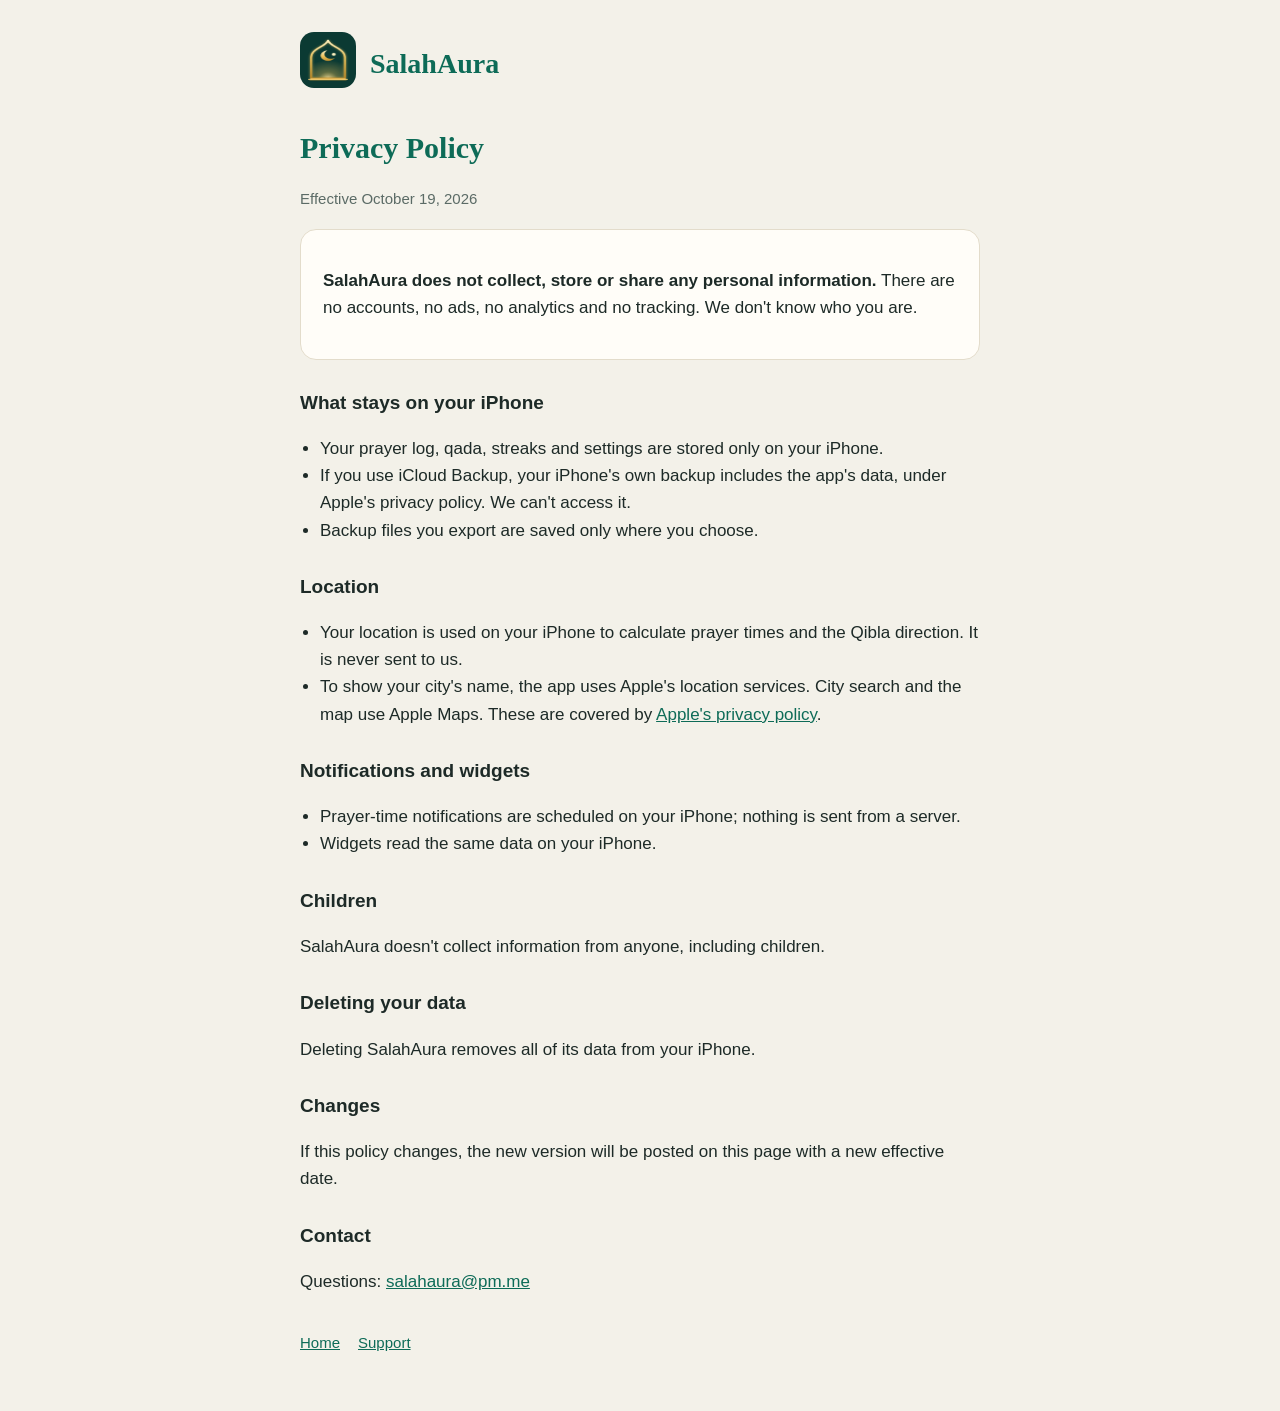
==== privacy.html @ 528d31aa "SalahAura website: home, support and privacy pages" ====
<!doctype html>
<html lang="en">
<head>
<meta charset="utf-8"><meta name="viewport" content="width=device-width, initial-scale=1">
<title>SalahAura Privacy Policy</title>
<link rel="stylesheet" href="style.css"><link rel="icon" href="logo.png">
</head>
<body><main>
<header><a href="index.html"><img src="logo.png" alt=""></a><a href="index.html" class="brand">SalahAura</a></header>
<h1>Privacy Policy</h1>
<p class="muted">Effective October 19, 2026</p>

<div class="card">
<p><strong>SalahAura does not collect, store or share any personal information.</strong> There are no accounts, no ads, no analytics and no tracking. We don't know who you are.</p>
</div>

<h2>What stays on your iPhone</h2>
<ul>
<li>Your prayer log, qada, streaks and settings are stored only on your iPhone.</li>
<li>If you use iCloud Backup, your iPhone's own backup includes the app's data, under Apple's privacy policy. We can't access it.</li>
<li>Backup files you export are saved only where you choose.</li>
</ul>

<h2>Location</h2>
<ul>
<li>Your location is used on your iPhone to calculate prayer times and the Qibla direction. It is never sent to us.</li>
<li>To show your city's name, the app uses Apple's location services. City search and the map use Apple Maps. These are covered by <a href="https://www.apple.com/legal/privacy/">Apple's privacy policy</a>.</li>
</ul>

<h2>Notifications and widgets</h2>
<ul>
<li>Prayer-time notifications are scheduled on your iPhone; nothing is sent from a server.</li>
<li>Widgets read the same data on your iPhone.</li>
</ul>

<h2>Children</h2>
<p>SalahAura doesn't collect information from anyone, including children.</p>

<h2>Deleting your data</h2>
<p>Deleting SalahAura removes all of its data from your iPhone.</p>

<h2>Changes</h2>
<p>If this policy changes, the new version will be posted on this page with a new effective date.</p>

<h2>Contact</h2>
<p>Questions: <a href="mailto:salahaura@pm.me">salahaura@pm.me</a></p>

<nav><a href="index.html">Home</a><a href="support.html">Support</a></nav>
</main></body>
</html>
---- style.css ----
:root { --bg:#f3f1e9; --card:#fffdf8; --text:#1d2a27; --muted:#5b6b66; --accent:#0d6b57; --gold:#c9a24a; --line:#e3dccb; }
@media (prefers-color-scheme: dark) { :root { --bg:#06191a; --card:#0f2e2a; --text:#eef3f1; --muted:#a9bbb6; --accent:#e9bf59; --gold:#e9bf59; --line:#1f4a43; } }
* { box-sizing: border-box; }
body { margin:0; background:var(--bg); color:var(--text); font:17px/1.6 -apple-system, BlinkMacSystemFont, "Segoe UI", Roboto, sans-serif; }
main { max-width:720px; margin:0 auto; padding:32px 20px 56px; }
header { display:flex; align-items:center; gap:14px; margin-bottom:28px; }
header img { width:56px; height:56px; border-radius:14px; background:#0b3a33; padding:6px; }
header a { color:inherit; text-decoration:none; }
.brand { font-family:"New York", Georgia, serif; font-size:28px; font-weight:700; color:var(--accent); }
.tagline { color:var(--muted); font-style:italic; margin-top:-2px; }
h1 { font-family:"New York", Georgia, serif; color:var(--accent); font-size:30px; margin:0 0 6px; }
h2 { font-size:19px; margin:28px 0 8px; }
.card { background:var(--card); border:1px solid var(--line); border-radius:16px; padding:20px 22px; margin:18px 0; }
.muted { color:var(--muted); font-size:15px; }
a { color:var(--accent); }
ul { padding-left:20px; }
nav { margin-top:36px; display:flex; gap:18px; flex-wrap:wrap; font-size:15px; }
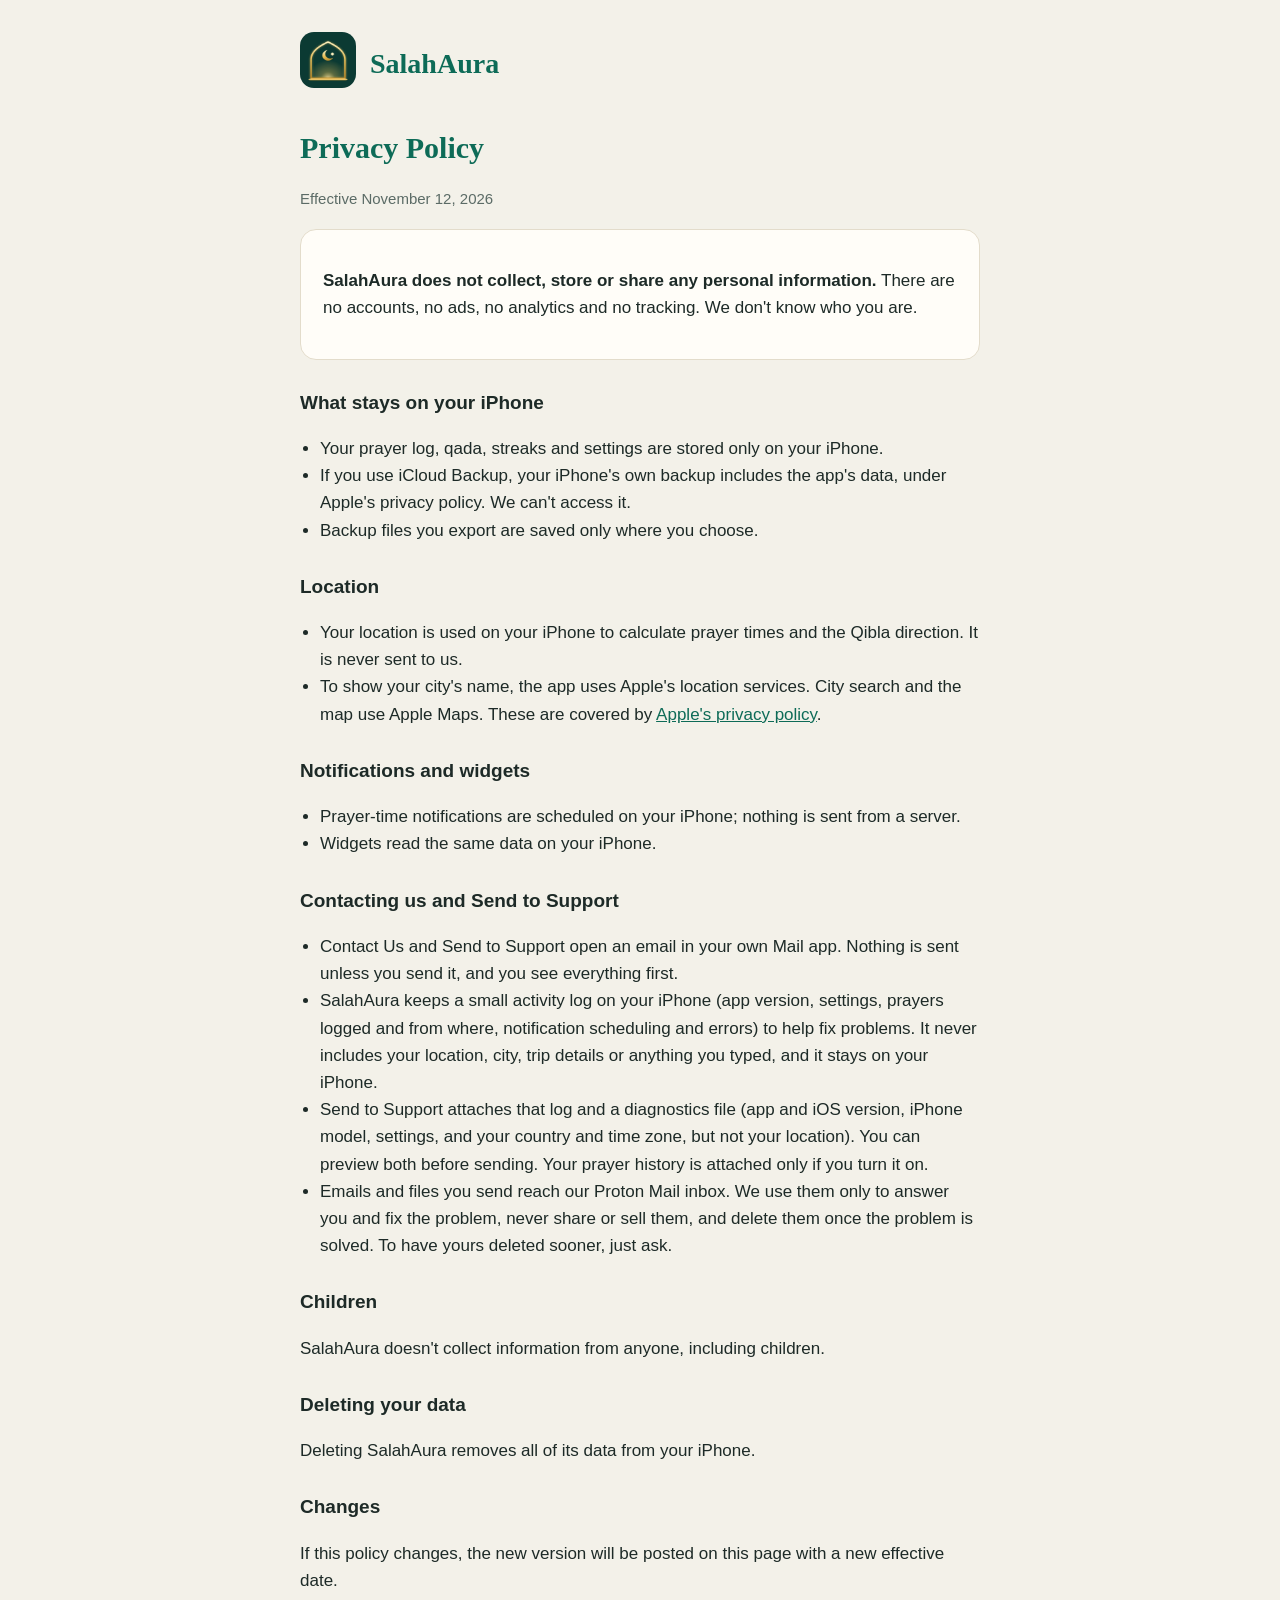
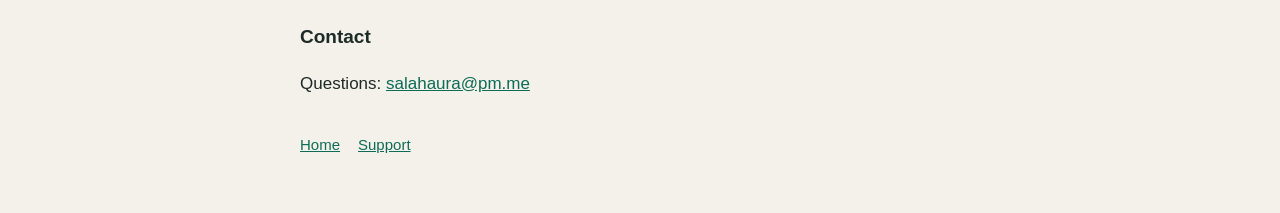
==== commit 62ca3c06: "Privacy policy: Contact Us, Send to Support and support emails" ====
--- a/privacy.html
+++ b/privacy.html
@@ -8,7 +8,7 @@
 <body><main>
 <header><a href="index.html"><img src="logo.png" alt=""></a><a href="index.html" class="brand">SalahAura</a></header>
 <h1>Privacy Policy</h1>
-<p class="muted">Effective October 19, 2026</p>
+<p class="muted">Effective November 12, 2026</p>
 
 <div class="card">
 <p><strong>SalahAura does not collect, store or share any personal information.</strong> There are no accounts, no ads, no analytics and no tracking. We don't know who you are.</p>
@@ -33,6 +33,14 @@
 <li>Widgets read the same data on your iPhone.</li>
 </ul>
 
+<h2>Contacting us and Send to Support</h2>
+<ul>
+<li>Contact Us and Send to Support open an email in your own Mail app. Nothing is sent unless you send it, and you see everything first.</li>
+<li>SalahAura keeps a small activity log on your iPhone (app version, settings, prayers logged and from where, notification scheduling and errors) to help fix problems. It never includes your location, city, trip details or anything you typed, and it stays on your iPhone.</li>
+<li>Send to Support attaches that log and a diagnostics file (app and iOS version, iPhone model, settings, and your country and time zone, but not your location). You can preview both before sending. Your prayer history is attached only if you turn it on.</li>
+<li>Emails and files you send reach our Proton Mail inbox. We use them only to answer you and fix the problem, never share or sell them, and delete them once the problem is solved. To have yours deleted sooner, just ask.</li>
+</ul>
+
 <h2>Children</h2>
 <p>SalahAura doesn't collect information from anyone, including children.</p>
 
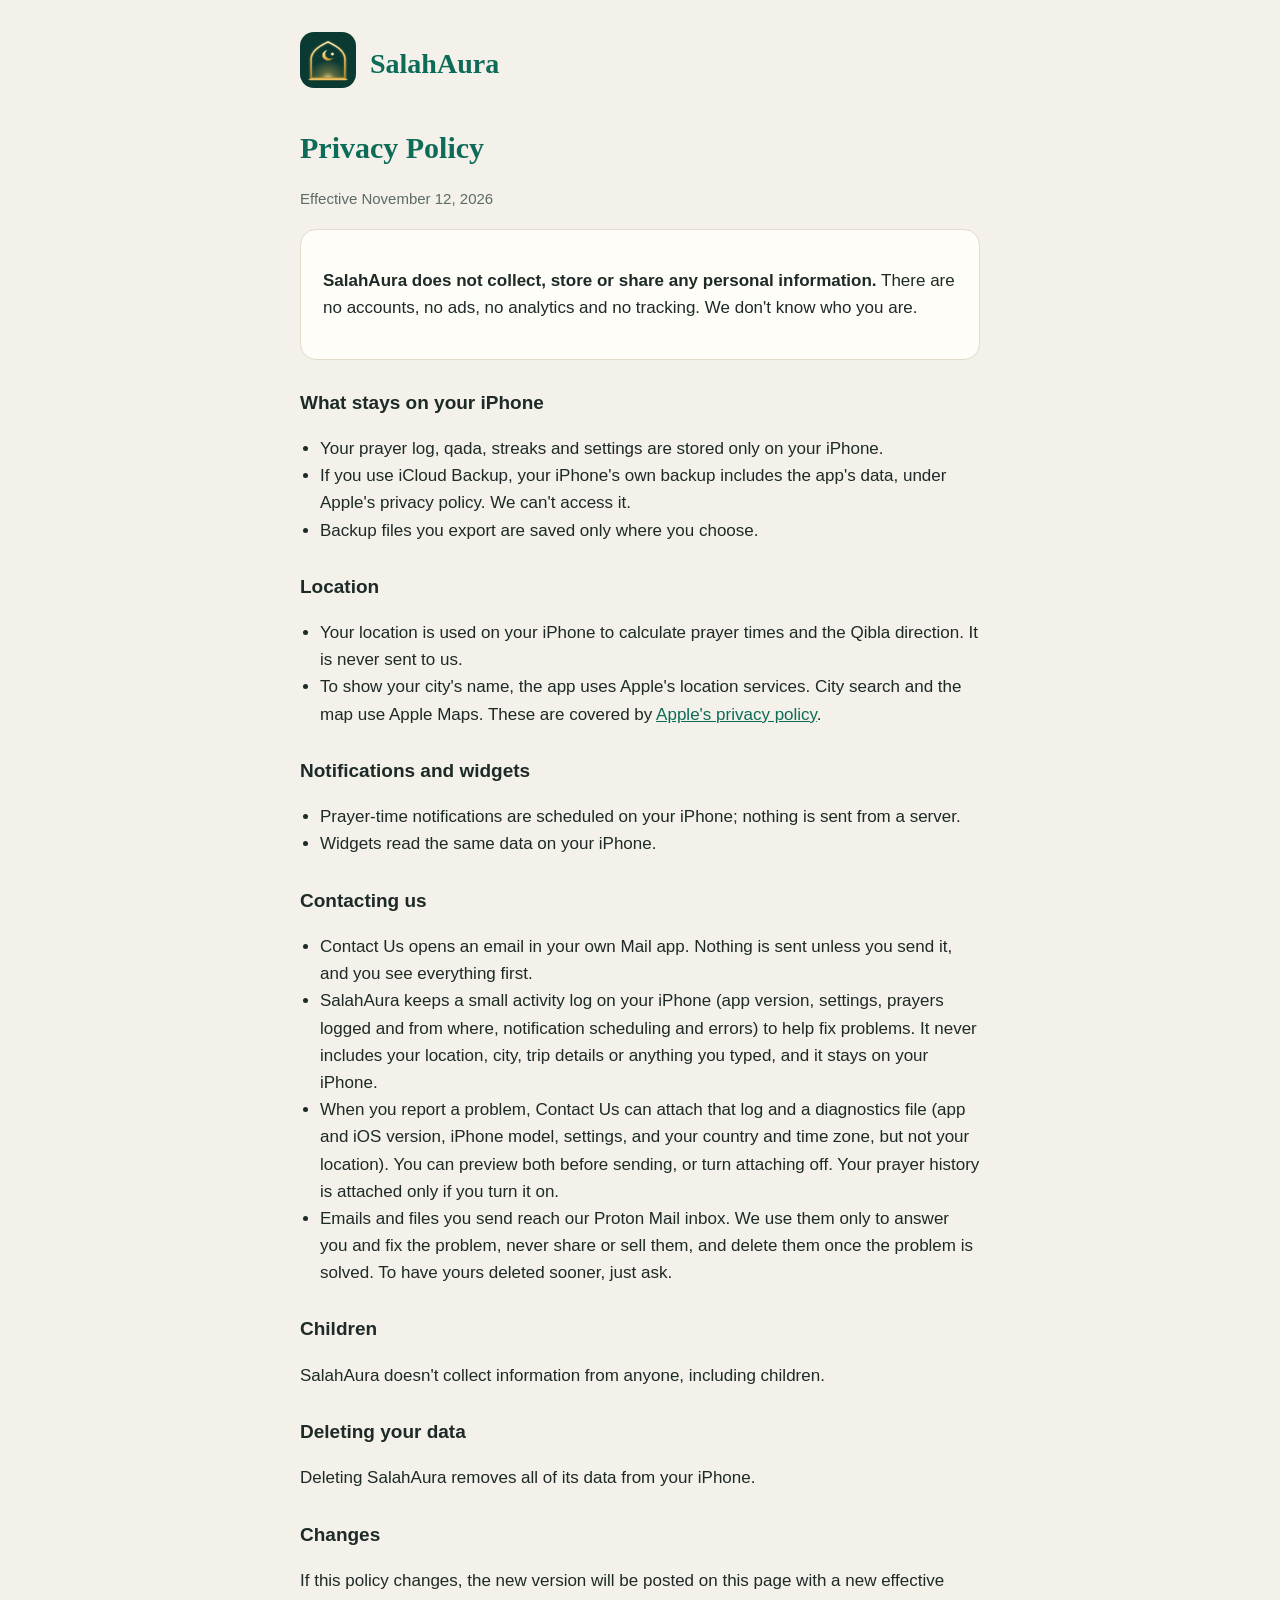
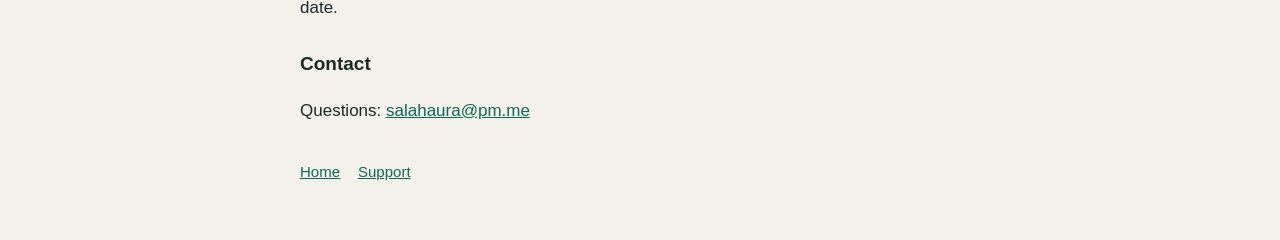
==== commit e1456a2a: "Privacy: Contact Us replaces Send to Support" ====
--- a/privacy.html
+++ b/privacy.html
@@ -33,11 +33,11 @@
 <li>Widgets read the same data on your iPhone.</li>
 </ul>
 
-<h2>Contacting us and Send to Support</h2>
+<h2>Contacting us</h2>
 <ul>
-<li>Contact Us and Send to Support open an email in your own Mail app. Nothing is sent unless you send it, and you see everything first.</li>
+<li>Contact Us opens an email in your own Mail app. Nothing is sent unless you send it, and you see everything first.</li>
 <li>SalahAura keeps a small activity log on your iPhone (app version, settings, prayers logged and from where, notification scheduling and errors) to help fix problems. It never includes your location, city, trip details or anything you typed, and it stays on your iPhone.</li>
-<li>Send to Support attaches that log and a diagnostics file (app and iOS version, iPhone model, settings, and your country and time zone, but not your location). You can preview both before sending. Your prayer history is attached only if you turn it on.</li>
+<li>When you report a problem, Contact Us can attach that log and a diagnostics file (app and iOS version, iPhone model, settings, and your country and time zone, but not your location). You can preview both before sending, or turn attaching off. Your prayer history is attached only if you turn it on.</li>
 <li>Emails and files you send reach our Proton Mail inbox. We use them only to answer you and fix the problem, never share or sell them, and delete them once the problem is solved. To have yours deleted sooner, just ask.</li>
 </ul>
 
